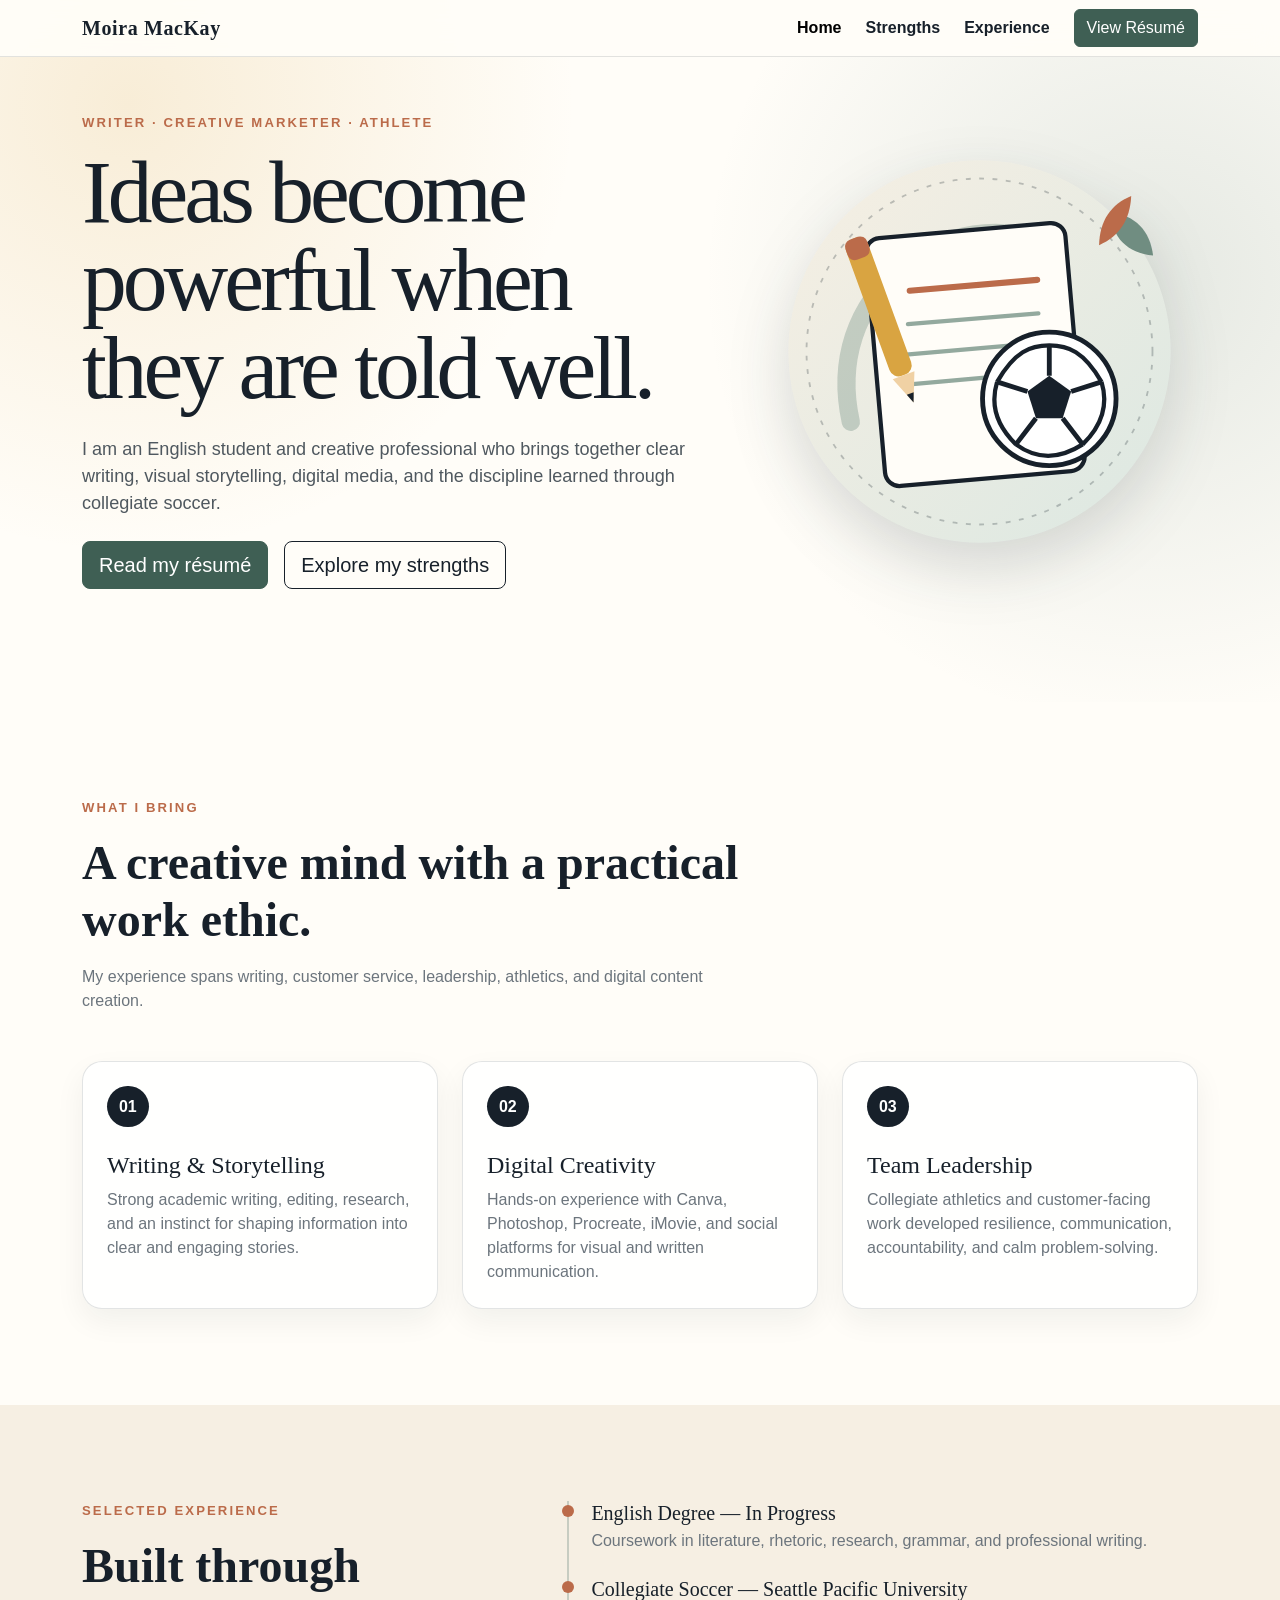
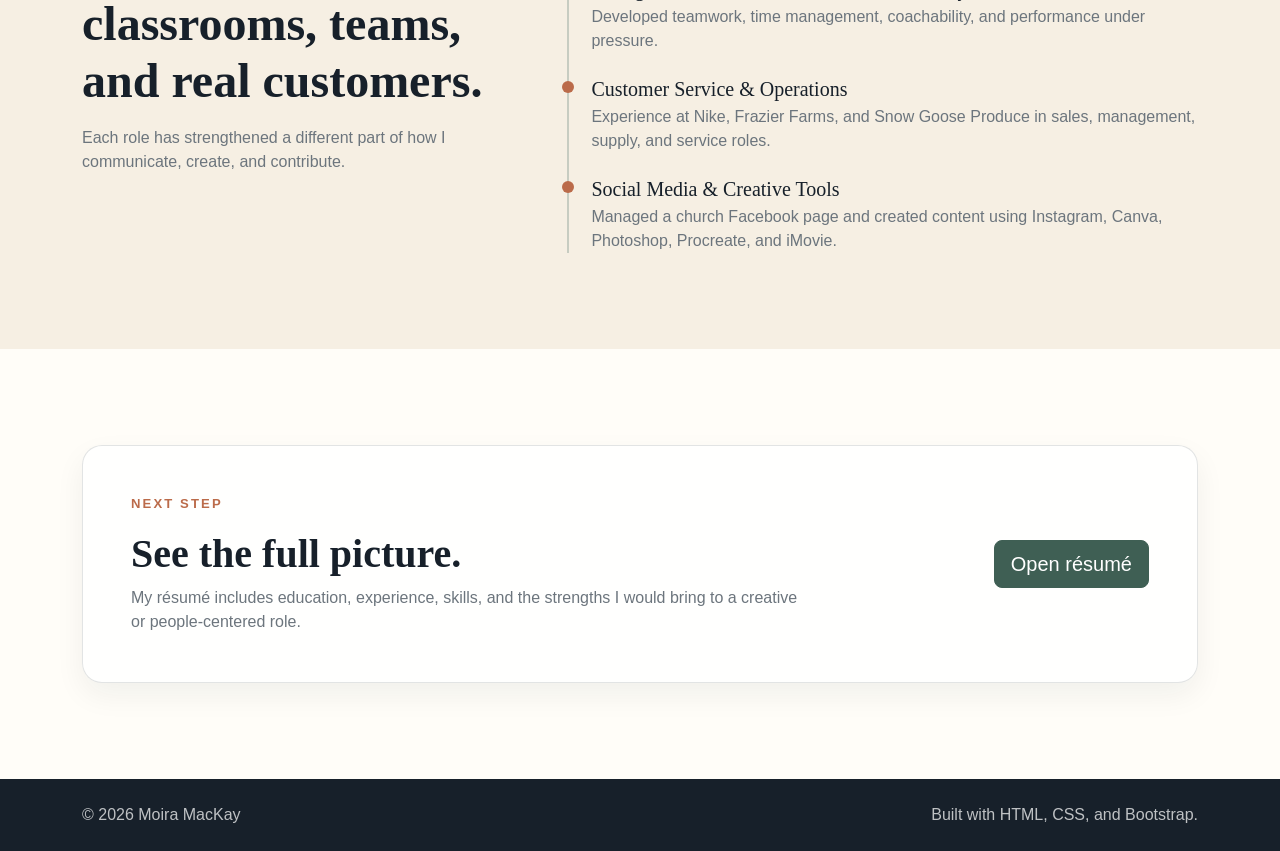
==== index.html @ 2864b93c "upload final website commite directly to the main branch" ====
<!doctype html>
<html lang="en">
<head>
  <meta charset="utf-8">
  <meta name="viewport" content="width=device-width, initial-scale=1">
  <meta name="description" content="Professional portfolio for Moira MacKay, an English student, writer, creative marketer, and collegiate athlete.">
  <title>Moira MacKay | Writer & Creative Professional</title>
  <link rel="icon" href="assets/img/favicon.svg" type="image/svg+xml">
  <link href="https://cdn.jsdelivr.net/npm/bootstrap@5.3.8/dist/css/bootstrap.min.css" rel="stylesheet">
  <link rel="stylesheet" href="assets/css/main.css">
</head>
<body>
  <nav class="navbar navbar-expand-lg fixed-top">
    <div class="container">
      <a class="navbar-brand fw-bold" href="index.html">Moira MacKay</a>
      <button class="navbar-toggler" type="button" data-bs-toggle="collapse" data-bs-target="#mainNav" aria-controls="mainNav" aria-expanded="false" aria-label="Toggle navigation">
        <span class="navbar-toggler-icon"></span>
      </button>
      <div class="collapse navbar-collapse" id="mainNav">
        <ul class="navbar-nav ms-auto align-items-lg-center gap-lg-2">
          <li class="nav-item"><a class="nav-link active" aria-current="page" href="index.html">Home</a></li>
          <li class="nav-item"><a class="nav-link" href="#strengths">Strengths</a></li>
          <li class="nav-item"><a class="nav-link" href="#experience">Experience</a></li>
          <li class="nav-item"><a class="btn btn-brand ms-lg-2" href="resume.html">View Résumé</a></li>
        </ul>
      </div>
    </div>
  </nav>

  <header class="hero">
    <div class="container">
      <div class="row align-items-center g-5">
        <div class="col-lg-7">
          <p class="eyebrow mb-3">Writer · Creative Marketer · Athlete</p>
          <h1 class="display-title mb-4">Ideas become powerful when they are told well.</h1>
          <p class="hero-copy mb-4">
            I am an English student and creative professional who brings together clear writing,
            visual storytelling, digital media, and the discipline learned through collegiate soccer.
          </p>
          <div class="d-flex flex-wrap gap-3">
            <a class="btn btn-brand btn-lg" href="resume.html">Read my résumé</a>
            <a class="btn btn-outline-brand btn-lg" href="#strengths">Explore my strengths</a>
          </div>
        </div>
        <div class="col-lg-5 text-center">
          <img class="img-fluid hero-art" src="assets/img/profile-illustration.svg" alt="Illustration of a notebook, pencil, soccer ball, and leaves">
        </div>
      </div>
    </div>
  </header>

  <main>
    <section id="strengths" class="section-space">
      <div class="container">
        <div class="section-heading mb-5">
          <p class="eyebrow">What I bring</p>
          <h2 class="display-5 fw-bold mb-3">A creative mind with a practical work ethic.</h2>
          <p class="text-secondary">My experience spans writing, customer service, leadership, athletics, and digital content creation.</p>
        </div>
        <div class="row g-4">
          <div class="col-md-4">
            <article class="feature-card p-4">
              <span class="feature-number mb-4">01</span>
              <h3 class="h4">Writing & Storytelling</h3>
              <p class="mb-0 text-secondary">Strong academic writing, editing, research, and an instinct for shaping information into clear and engaging stories.</p>
            </article>
          </div>
          <div class="col-md-4">
            <article class="feature-card p-4">
              <span class="feature-number mb-4">02</span>
              <h3 class="h4">Digital Creativity</h3>
              <p class="mb-0 text-secondary">Hands-on experience with Canva, Photoshop, Procreate, iMovie, and social platforms for visual and written communication.</p>
            </article>
          </div>
          <div class="col-md-4">
            <article class="feature-card p-4">
              <span class="feature-number mb-4">03</span>
              <h3 class="h4">Team Leadership</h3>
              <p class="mb-0 text-secondary">Collegiate athletics and customer-facing work developed resilience, communication, accountability, and calm problem-solving.</p>
            </article>
          </div>
        </div>
      </div>
    </section>

    <section id="experience" class="section-space soft-section">
      <div class="container">
        <div class="row g-5 align-items-start">
          <div class="col-lg-5">
            <p class="eyebrow">Selected experience</p>
            <h2 class="display-5 fw-bold">Built through classrooms, teams, and real customers.</h2>
            <p class="text-secondary mt-3">Each role has strengthened a different part of how I communicate, create, and contribute.</p>
          </div>
          <div class="col-lg-7">
            <div class="timeline-item pb-4">
              <h3 class="h5 mb-1">English Degree — In Progress</h3>
              <p class="text-secondary mb-0">Coursework in literature, rhetoric, research, grammar, and professional writing.</p>
            </div>
            <div class="timeline-item pb-4">
              <h3 class="h5 mb-1">Collegiate Soccer — Seattle Pacific University</h3>
              <p class="text-secondary mb-0">Developed teamwork, time management, coachability, and performance under pressure.</p>
            </div>
            <div class="timeline-item pb-4">
              <h3 class="h5 mb-1">Customer Service & Operations</h3>
              <p class="text-secondary mb-0">Experience at Nike, Frazier Farms, and Snow Goose Produce in sales, management, supply, and service roles.</p>
            </div>
            <div class="timeline-item">
              <h3 class="h5 mb-1">Social Media & Creative Tools</h3>
              <p class="text-secondary mb-0">Managed a church Facebook page and created content using Instagram, Canva, Photoshop, Procreate, and iMovie.</p>
            </div>
          </div>
        </div>
      </div>
    </section>

    <section class="section-space">
      <div class="container">
        <div class="resume-card p-4 p-md-5">
          <div class="row align-items-center g-4">
            <div class="col-lg-8">
              <p class="eyebrow">Next step</p>
              <h2 class="display-6 fw-bold">See the full picture.</h2>
              <p class="text-secondary mb-lg-0">My résumé includes education, experience, skills, and the strengths I would bring to a creative or people-centered role.</p>
            </div>
            <div class="col-lg-4 text-lg-end">
              <a class="btn btn-brand btn-lg" href="resume.html">Open résumé</a>
            </div>
          </div>
        </div>
      </div>
    </section>
  </main>

  <footer class="footer py-4">
    <div class="container d-flex flex-column flex-md-row justify-content-between gap-2">
      <span>© 2026 Moira MacKay</span>
      <span>Built with HTML, CSS, and Bootstrap.</span>
    </div>
  </footer>

  <script src="https://cdn.jsdelivr.net/npm/bootstrap@5.3.8/dist/js/bootstrap.bundle.min.js"></script>
</body>
</html>
---- assets/css/main.css ----
:root {
  --ink: #17202a;
  --paper: #fffdf8;
  --cream: #f6efe3;
  --sage: #708d81;
  --sage-dark: #3f5f54;
  --clay: #bb6b4a;
  --gold: #d9a441;
  --line: rgba(23, 32, 42, 0.12);
}

html {
  scroll-behavior: smooth;
}

body {
  background: var(--paper);
  color: var(--ink);
  font-family: Georgia, "Times New Roman", serif;
}

body,
p,
li,
a,
button {
  font-family: Arial, Helvetica, sans-serif;
}

h1,
h2,
h3,
h4,
.navbar-brand {
  font-family: Georgia, "Times New Roman", serif;
}

a {
  color: var(--sage-dark);
}

a:hover {
  color: var(--clay);
}

.navbar {
  background: rgba(255, 253, 248, 0.94);
  backdrop-filter: blur(12px);
  border-bottom: 1px solid var(--line);
}

.navbar-brand {
  letter-spacing: 0.03em;
  color: var(--ink);
}

.nav-link {
  color: var(--ink);
  font-weight: 600;
}

.nav-link:hover,
.nav-link.active {
  color: var(--clay);
}

.hero {
  min-height: 78vh;
  display: flex;
  align-items: center;
  background:
    radial-gradient(circle at 10% 15%, rgba(217, 164, 65, 0.18), transparent 28rem),
    radial-gradient(circle at 90% 40%, rgba(112, 141, 129, 0.18), transparent 28rem),
    var(--paper);
  overflow: hidden;
}

.eyebrow {
  color: var(--clay);
  font-size: 0.82rem;
  font-weight: 800;
  letter-spacing: 0.16em;
  text-transform: uppercase;
}

.display-title {
  font-size: clamp(2.8rem, 7vw, 5.8rem);
  line-height: 0.98;
  letter-spacing: -0.045em;
}

.hero-copy {
  max-width: 42rem;
  color: #4f585f;
  font-size: 1.13rem;
}

.hero-art {
  filter: drop-shadow(0 24px 30px rgba(23, 32, 42, 0.15));
}

.btn-brand {
  background: var(--sage-dark);
  border: 1px solid var(--sage-dark);
  color: white;
}

.btn-brand:hover {
  background: #2f4940;
  border-color: #2f4940;
  color: white;
}

.btn-outline-brand {
  border: 1px solid var(--ink);
  color: var(--ink);
}

.btn-outline-brand:hover {
  background: var(--ink);
  color: white;
}

.section-space {
  padding: 6rem 0;
}

.section-heading {
  max-width: 42rem;
}

.soft-section {
  background: var(--cream);
}

.feature-card,
.resume-card {
  border: 1px solid var(--line);
  border-radius: 1.25rem;
  background: rgba(255, 255, 255, 0.76);
  box-shadow: 0 12px 30px rgba(23, 32, 42, 0.06);
  height: 100%;
}

.feature-number {
  display: inline-grid;
  place-items: center;
  width: 2.6rem;
  height: 2.6rem;
  border-radius: 50%;
  background: var(--ink);
  color: white;
  font-weight: 800;
}

.skill-chip {
  display: inline-block;
  margin: 0.25rem 0.25rem 0 0;
  padding: 0.45rem 0.75rem;
  border: 1px solid rgba(63, 95, 84, 0.25);
  border-radius: 999px;
  background: rgba(112, 141, 129, 0.10);
  color: var(--sage-dark);
  font-size: 0.9rem;
  font-weight: 700;
}

.timeline-item {
  position: relative;
  padding-left: 1.4rem;
  border-left: 2px solid rgba(112, 141, 129, 0.35);
}

.timeline-item::before {
  content: "";
  position: absolute;
  left: -0.43rem;
  top: 0.25rem;
  width: 0.75rem;
  height: 0.75rem;
  border-radius: 50%;
  background: var(--clay);
}

.resume-title {
  font-size: clamp(2.4rem, 6vw, 4.5rem);
  letter-spacing: -0.035em;
}

.resume-section {
  padding: 1.5rem 0;
  border-top: 1px solid var(--line);
}

.resume-section:first-child {
  border-top: 0;
}

.footer {
  background: var(--ink);
  color: rgba(255, 255, 255, 0.72);
}

.footer a {
  color: white;
}

@media (max-width: 767.98px) {
  .section-space {
    padding: 4rem 0;
  }

  .hero {
    min-height: auto;
    padding: 6.5rem 0 4rem;
  }
}
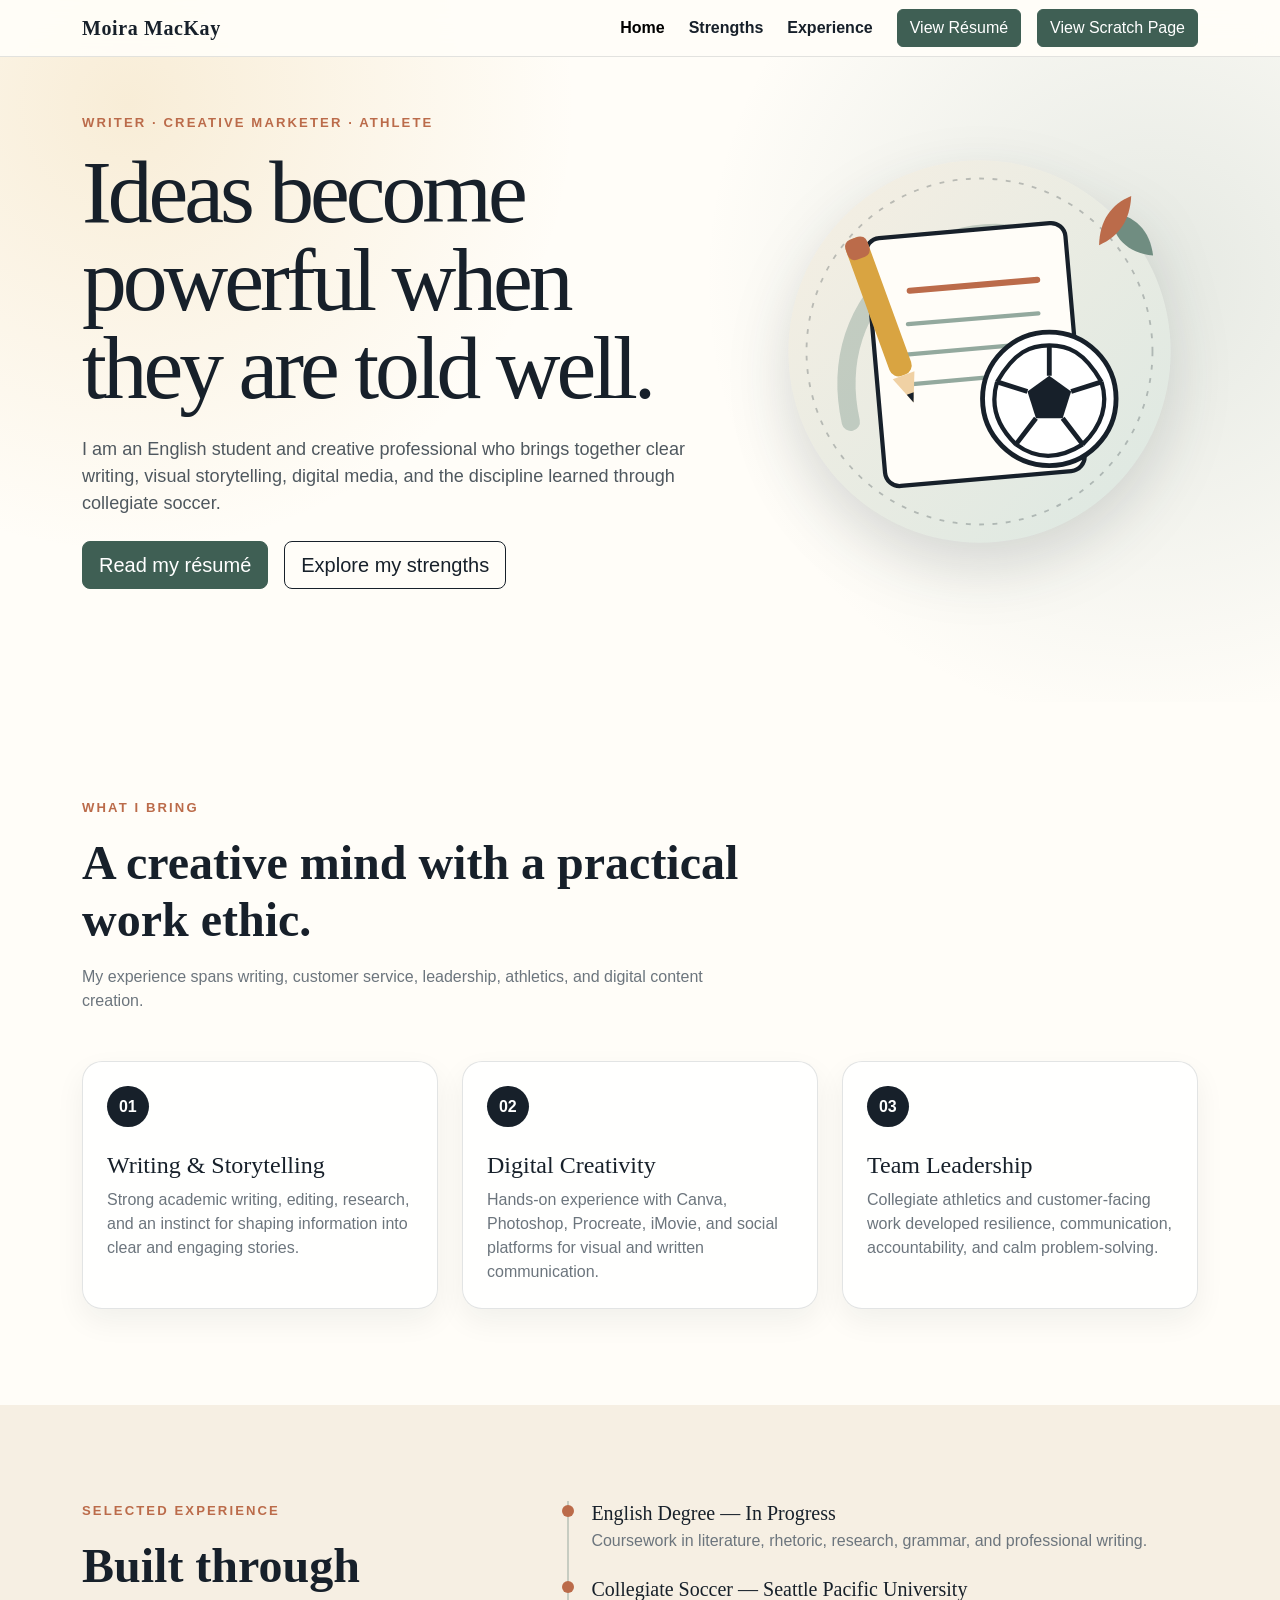
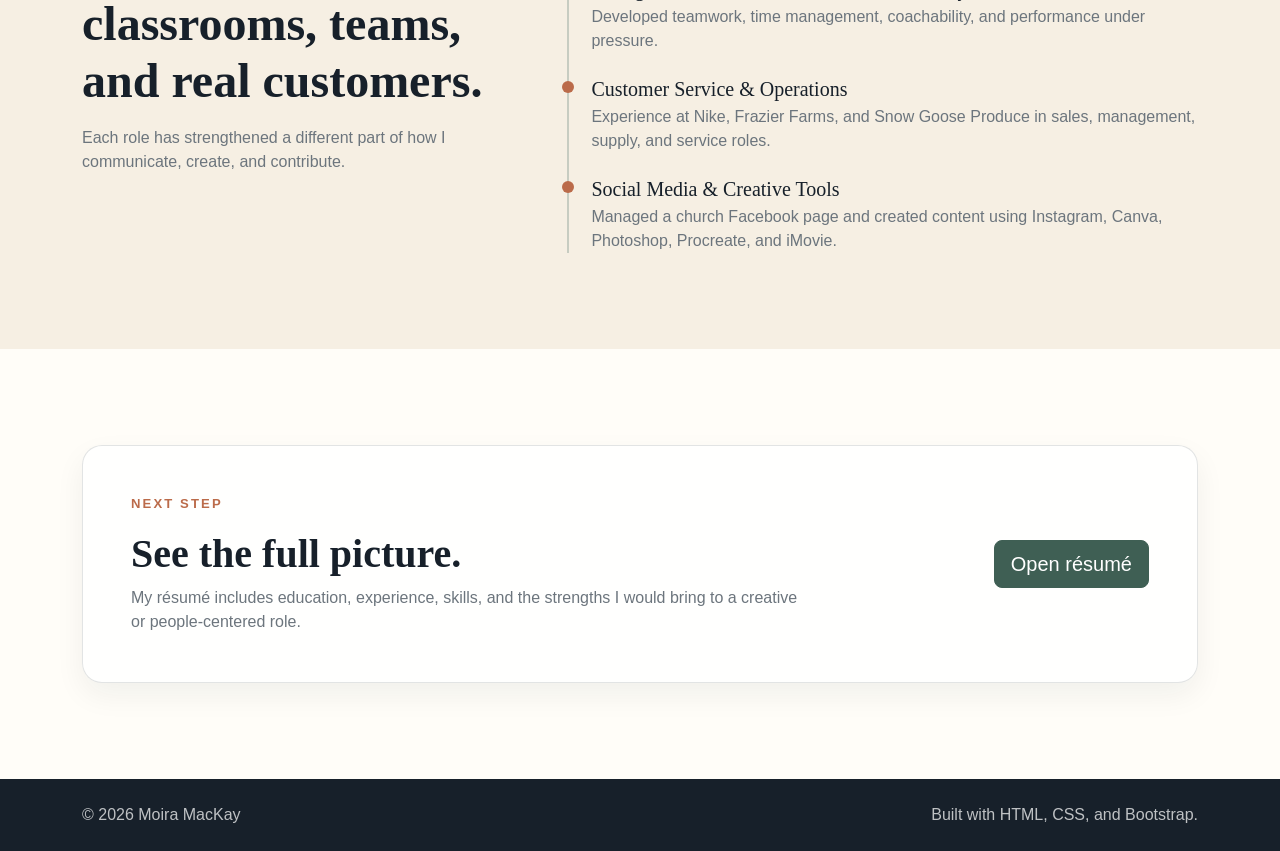
==== commit f89c7c3a: "added scratch page link" ====
--- a/index.html
+++ b/index.html
@@ -22,6 +22,7 @@
           <li class="nav-item"><a class="nav-link" href="#strengths">Strengths</a></li>
           <li class="nav-item"><a class="nav-link" href="#experience">Experience</a></li>
           <li class="nav-item"><a class="btn btn-brand ms-lg-2" href="resume.html">View Résumé</a></li>
+          <li class="nav-item"><a class="btn btn-brand ms-lg-2" href="scratch.html">View Scratch Page</a></li>
         </ul>
       </div>
     </div>
